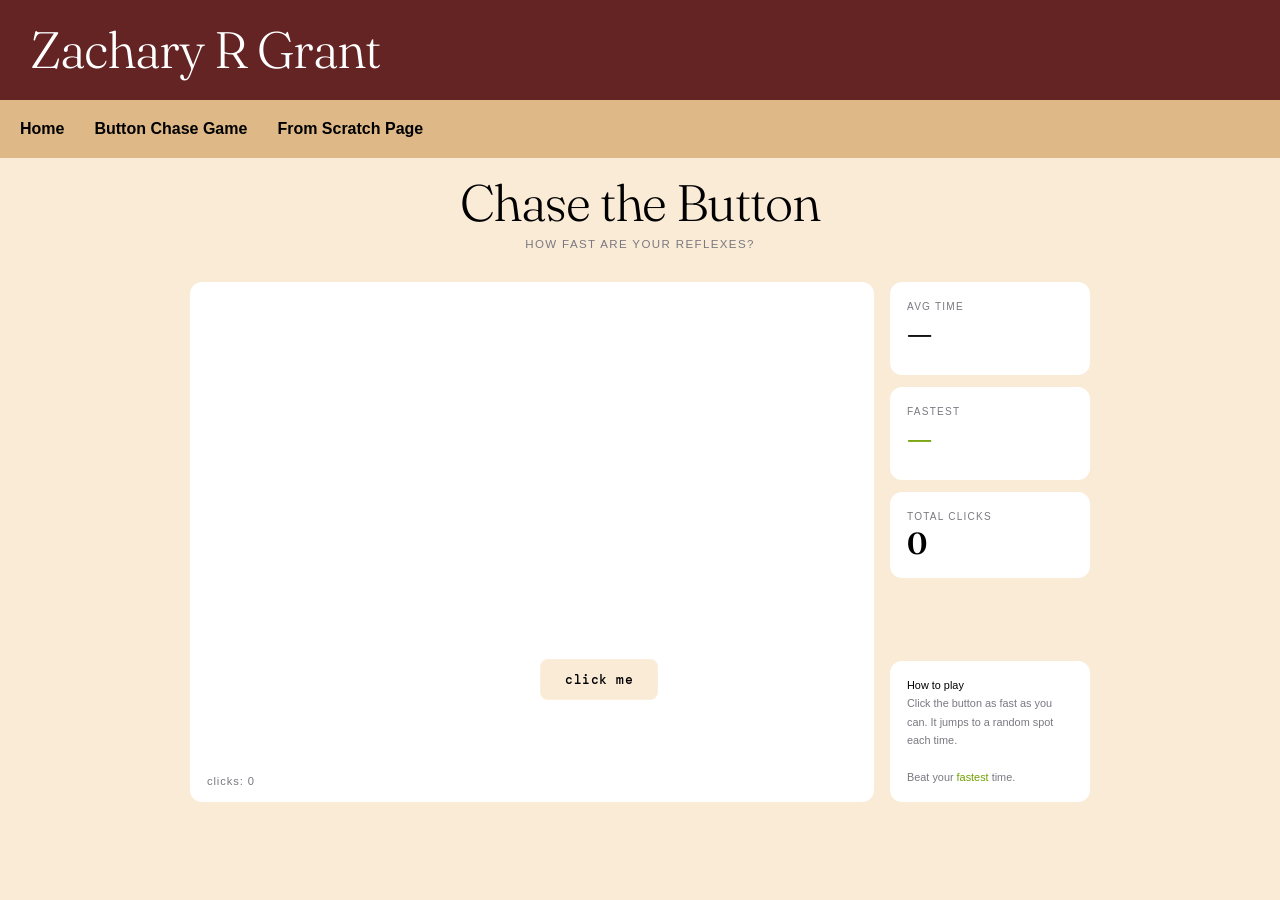
==== button_chase_game.html @ c576c02e "Add files via upload" ====
<!DOCTYPE html>
<html lang="en">
<head>
<meta charset="UTF-8" />
<meta name="viewport" content="width=device-width, initial-scale=1.0" />
<title>Chase the Button</title>
<link href="https://fonts.googleapis.com/css2?family=DM+Mono:wght@400;500&family=Fraunces:ital,opsz,wght@0,9..144,300;0,9..144,600;1,9..144,300&display=swap" rel="stylesheet" />
<style>
  *, *::before, *::after { box-sizing: border-box; margin: 0; padding: 0; }

  :root {
    --bg: #0d0d0f;
    --surface: rgb(255, 255, 255);
    --surface2: rgb(255, 255, 255);
    --border: rgba(255,255,255,0.07);
    --border2: rgba(255,255,255,0.13);
    --accent: #729f00;
    --accent2: #7df9c8;
    --text: #000000;
    --muted: #7a7880;
    --btn-bg: antiquewhite;
    --btn-hover: antiquewhite;
    --radius: 12px;
  }

  body {
    background: var(--bg);
    color: var(--text);
    font-family: 'DM Mono', monospace;
    min-height: 100vh;
    display: flex;
    flex-direction: column;
    align-items: center;
    justify-content: center;
    padding: 2rem;
  }

  h1 {
    font-family: 'Fraunces', serif;
    font-size: clamp(2rem, 5vw, 3.2rem);
    font-weight: 300;
    letter-spacing: -0.02em;
    margin-bottom: 0.25rem;
    color: black;
  }
  h1 em {
    font-style: italic;
    color: var(--accent);
  }

  .subtitle {
    font-size: 0.72rem;
    color: var(--muted);
    letter-spacing: 0.12em;
    text-transform: uppercase;
    margin-bottom: 2rem;
  }

  .layout {
    display: grid;
    grid-template-columns: 1fr 200px;
    gap: 16px;
    width: 100%;
    max-width: 900px;
  }

  #game-wrap {
    position: relative;
    height: 520px;
    border: 1px solid var(--border2);
    border-radius: var(--radius);
    background: var(--surface);
    overflow: hidden;
  }

  /* grid lines atmosphere */
  #game-wrap::before {
    content: '';
    position: absolute;
    inset: 0;
    background-image:
      linear-gradient(var(--border) 1px, transparent 1px),
      linear-gradient(90deg, var(--border) 1px, transparent 1px);
    background-size: 48px 48px;
    pointer-events: none;
  }

  #trail-svg {
    position: absolute;
    inset: 0;
    pointer-events: none;
  }

  /* the button */
  #chase-btn {
    position: absolute;
    padding: 11px 24px;
    font-family: 'DM Mono', monospace;
    font-size: 0.82rem;
    font-weight: 500;
    letter-spacing: 0.04em;
    border: 1px solid var(--border2);
    border-radius: 8px;
    background: var(--btn-bg);
    color: var(--text);
    cursor: pointer;
    white-space: nowrap;
    transition: background 0.12s, border-color 0.12s, transform 0.08s, box-shadow 0.12s;
    box-shadow: 0 0 0 0 rgba(200,240,100,0);
  }
  #chase-btn:hover {
    background: var(--btn-hover);
    border-color: var(--accent);
    box-shadow: 0 0 18px rgba(200,240,100,0.15);
  }
  #chase-btn:active {
    transform: scale(0.94);
  }

  /* click burst */
  .burst {
    position: absolute;
    width: 8px; height: 8px;
    border-radius: 50%;
    background: var(--accent);
    pointer-events: none;
    transform: translate(-50%,-50%) scale(1);
    animation: burst 0.45s ease-out forwards;
  }
  @keyframes burst {
    to { transform: translate(-50%,-50%) scale(5); opacity: 0; }
  }

  #click-counter {
    position: absolute;
    bottom: 14px;
    left: 16px;
    font-size: 0.7rem;
    color: var(--muted);
    letter-spacing: 0.08em;
  }

  /* scoreboard sidebar */
  .sidebar {
    display: flex;
    flex-direction: column;
    gap: 12px;
  }

  .stat-card {
    background: var(--surface2);
    border: 1px solid var(--border);
    border-radius: var(--radius);
    padding: 18px 16px;
    display: flex;
    flex-direction: column;
    gap: 6px;
  }
  .stat-card .label {
    font-size: 0.63rem;
    letter-spacing: 0.12em;
    text-transform: uppercase;
    color: var(--muted);
  }
  .stat-card .val {
    font-family: 'Fraunces', serif;
    font-size: 1.9rem;
    font-weight: 600;
    color: var(--text);
    line-height: 1;
  }
  .stat-card.highlight .val {
    color: var(--accent);
  }
  .stat-card .unit {
    font-size: 0.65rem;
    color: var(--muted);
    margin-top: 2px;
  }

  .how-to {
    background: var(--surface2);
    border: 1px solid var(--border);
    border-radius: var(--radius);
    padding: 14px 16px;
    font-size: 0.68rem;
    line-height: 1.7;
    color: var(--muted);
    margin-top: auto;
  }
  .how-to strong {
    color: var(--text);
    font-weight: 500;
  }

  @media (max-width: 640px) {
    .layout { grid-template-columns: 1fr; }
    #game-wrap { height: 380px; }
    .sidebar { flex-direction: row; flex-wrap: wrap; }
    .stat-card { flex: 1 1 140px; }
    .how-to { display: none; }
  }

  .topBar {
    width: 100%;
    box-sizing: border-box;
    margin: 0;
    padding: 0;
    text-align: left;
    background-color: rgb(100, 36, 36);
    color:white;
    height: 100px;
    line-height: 100px;
    padding-left: 30px;
    font-family: 'Fraunces', serif;
    font-weight: 300 !important;
    font-size: clamp(2rem, 5vw, 3.2rem);
}

.topBar h1 {
    color: white;
    margin: 0;
}

</style>

<!--Import the Stylesheet-->
    <link rel="stylesheet" href="css/fromScratchStyles.css">

</head>
<body>

  <div class="topBar">
        <h1>Zachary R Grant</h1>
    </div>

    <nav class="nav">
        <a href="index.html">Home</a>
        <a href="button_chase_game.html">Button Chase Game</a>
        <a href="fromScratch.html">From Scratch Page</a>
    </nav>
    <br><br><br><br>
<h1>Chase the Button</h1>
<p class="subtitle">How fast are your reflexes?</p>

<div class="layout">
  <div id="game-wrap">
    <svg id="trail-svg" xmlns="http://www.w3.org/2000/svg"></svg>
    <button id="chase-btn">click me</button>
    <span id="click-counter">clicks: 0</span>
  </div>

  <div class="sidebar">
    <div class="stat-card">
      <span class="label">avg time</span>
      <span class="val" id="avg-val">—</span>
      <span class="unit" id="avg-unit"></span>
    </div>
    <div class="stat-card highlight">
      <span class="label">fastest</span>
      <span class="val" id="best-val">—</span>
      <span class="unit" id="best-unit"></span>
    </div>
    <div class="stat-card">
      <span class="label">total clicks</span>
      <span class="val" id="total-val">0</span>
    </div>
    <div class="how-to">
      <strong>How to play</strong><br/>
      Click the button as fast as you can. It jumps to a random spot each time.<br/><br/>
      Beat your <span style="color:var(--accent)">fastest</span> time.
    </div>
  </div>
</div>

<script>
  const btn = document.getElementById('chase-btn');
  const avgEl = document.getElementById('avg-val');
  const avgUnit = document.getElementById('avg-unit');
  const bestEl = document.getElementById('best-val');
  const bestUnit = document.getElementById('best-unit');
  const totalEl = document.getElementById('total-val');
  const clickCounter = document.getElementById('click-counter');
  const wrap = document.getElementById('game-wrap');
  const trailSvg = document.getElementById('trail-svg');

  let lastTime = null;
  let intervals = [];
  let clicks = 0;
  let lastCx = null, lastCy = null;

  const MARGIN = 72;
  const BTN_W = 108;
  const BTN_H = 42;

  function fmtTime(ms) {
    if (ms < 1000) return { val: Math.round(ms), unit: 'ms' };
    return { val: (ms / 1000).toFixed(2), unit: 's' };
  }

  function randomPos() {
    const w = wrap.clientWidth;
    const h = wrap.clientHeight;
    const x = Math.floor(Math.random() * (w - MARGIN * 2 - BTN_W) + MARGIN);
    const y = Math.floor(Math.random() * (h - MARGIN * 2 - BTN_H) + MARGIN);
    return { x, y };
  }

  function drawTrail(x1, y1, x2, y2) {
    const line = document.createElementNS('http://www.w3.org/2000/svg', 'line');
    line.setAttribute('x1', x1); line.setAttribute('y1', y1);
    line.setAttribute('x2', x2); line.setAttribute('y2', y2);
    line.setAttribute('stroke', 'rgba(125,249,200,0.18)');
    line.setAttribute('stroke-width', '1');
    line.setAttribute('stroke-dasharray', '4 4');
    trailSvg.appendChild(line);
    if (trailSvg.children.length > 50) trailSvg.removeChild(trailSvg.firstChild);
  }

  function spawnBurst(cx, cy) {
    const el = document.createElement('div');
    el.className = 'burst';
    el.style.left = cx + 'px';
    el.style.top = cy + 'px';
    wrap.appendChild(el);
    setTimeout(() => el.remove(), 500);
  }

  function moveBtn() {
    const { x, y } = randomPos();
    btn.style.left = x + 'px';
    btn.style.top = y + 'px';
    return { cx: x + BTN_W / 2, cy: y + BTN_H / 2 };
  }

  moveBtn();

  btn.addEventListener('click', (e) => {
    const now = performance.now();
    clicks++;
    clickCounter.textContent = 'clicks: ' + clicks;
    totalEl.textContent = clicks;

    const bRect = btn.getBoundingClientRect();
    const wRect = wrap.getBoundingClientRect();
    const bx = bRect.left - wRect.left + bRect.width / 2;
    const by = bRect.top - wRect.top + bRect.height / 2;
    spawnBurst(bx, by);

    if (lastTime !== null) {
      const gap = now - lastTime;
      intervals.push(gap);
      const avg = intervals.reduce((a, b) => a + b, 0) / intervals.length;
      const best = Math.min(...intervals);
      const avgFmt = fmtTime(avg);
      const bestFmt = fmtTime(best);
      avgEl.textContent = avgFmt.val;
      avgUnit.textContent = avgFmt.unit;
      bestEl.textContent = bestFmt.val;
      bestUnit.textContent = bestFmt.unit;
    }
    lastTime = now;

    const { cx, cy } = moveBtn();
    if (lastCx !== null) drawTrail(lastCx, lastCy, cx, cy);
    lastCx = cx; lastCy = cy;
  });
</script>
</body>
</html>
---- css/fromScratchStyles.css ----
.topBar {
    width: 100%;
    box-sizing: border-box;
    margin: 0;
    padding: 0;
    text-align: left;
    background-color: rgb(100, 36, 36);
    color:white;
    height: 100px;
    line-height: 100px;
    padding-left: 30px;
    font-family: 'Fraunces', serif;
    font-weight: 300 !important;
    font-size: clamp(2rem, 5vw, 3.2rem);
    position: fixed;
    top:0px;
    right:0px;
    left:0px;
    z-index: 2;
}

.topBar h1 {
    color: white;
    margin: 0;
}

body {
    background-color: antiquewhite;
    font-family:'Lucida Sans', 'Lucida Sans Regular', 'Lucida Grande', 'Lucida Sans Unicode', Geneva, Verdana, sans-serif;
    font-size:medium;

    
}

.mainBody {
    margin: 200px;
    margin-right: 200px;
    margin-left: 200px;
    border: 3px solid burlywood;
    padding: 50px;
    padding-top:20px;
}
.header {
    text-align: center;
    font-family: 'Fraunces', serif;
}

.nav {
    width: 100%;
    box-sizing: border-box;
    margin: 0;
    padding: 0;
    text-align: left;
    background-color:burlywood;
    padding:5px;
    overflow:hidden;
    position: fixed;
    top: 100px;
    right:0px;
    left:0px;
    z-index: 1;
}

nav a{
    color:rgb(0, 0, 0);
    padding:15px;
    text-decoration: none;
    font-size: 16px;
    font-weight: bold;
    float:left
}

nav a:hover{
    background-color: chocolate;
    color: whitesmoke;
}

.footer{
    background-color:rgb(100, 36, 36);
    color: white;
    height: 25px;
    line-height: 25px;
    position: fixed;
    bottom:0px;
    right:0px;
    left:0px;
}
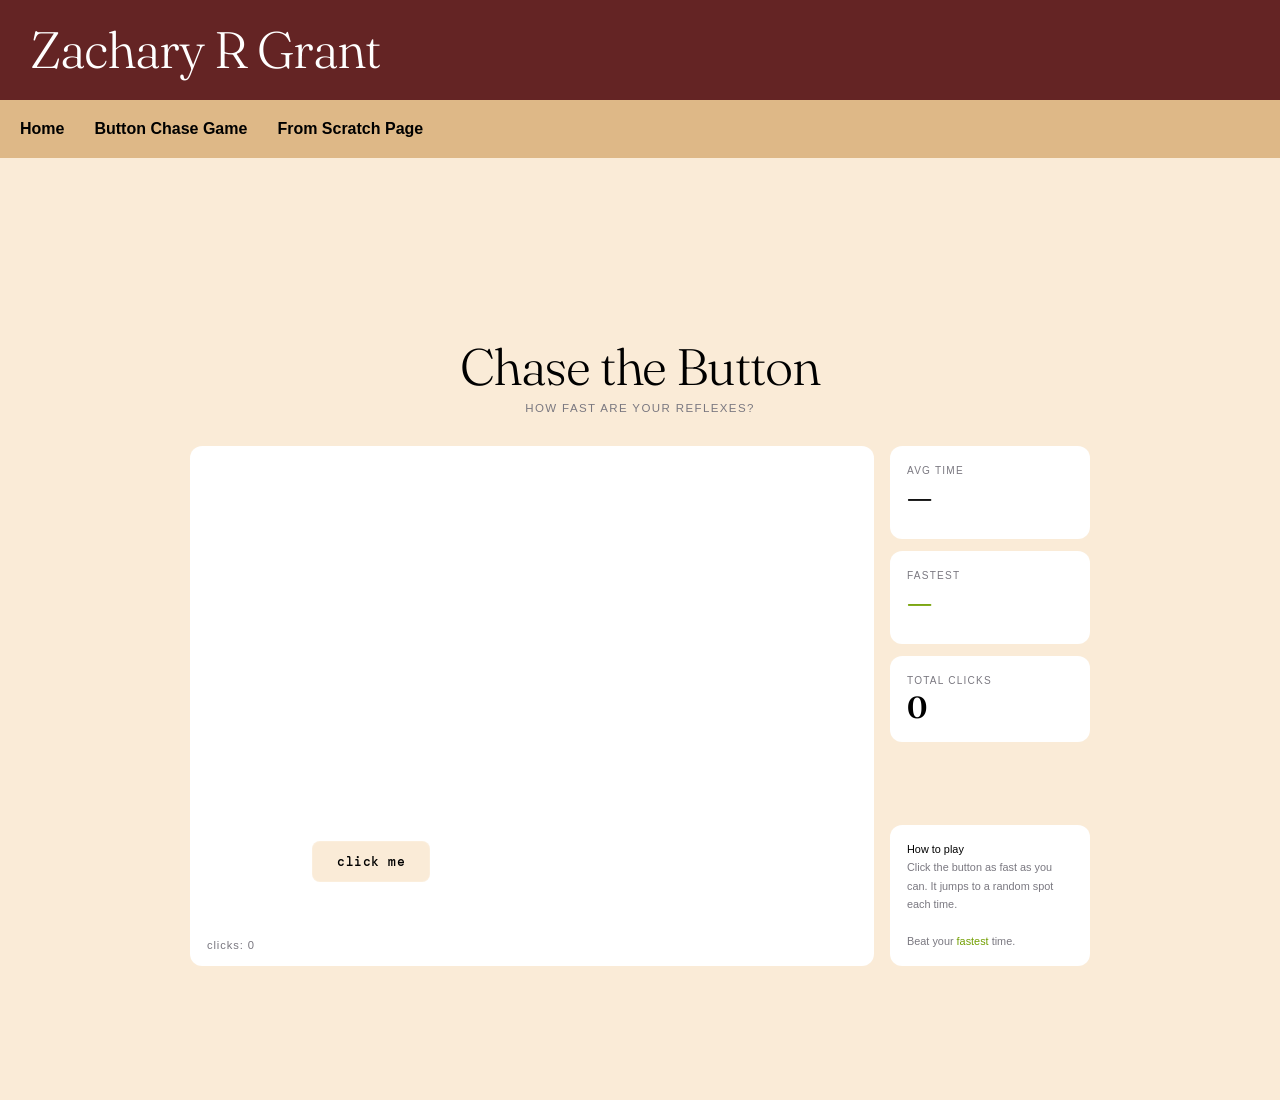
==== commit c788bd64: "Add files via upload" ====
--- a/button_chase_game.html
+++ b/button_chase_game.html
@@ -229,7 +229,7 @@
     <link rel="stylesheet" href="css/fromScratchStyles.css">
 
 </head>
-<body>
+<body style="margin-top: 200px;">
 
   <div class="topBar">
         <h1>Zachary R Grant</h1>
@@ -240,7 +240,7 @@
         <a href="button_chase_game.html">Button Chase Game</a>
         <a href="fromScratch.html">From Scratch Page</a>
     </nav>
-    <br><br><br><br>
+    
 <h1>Chase the Button</h1>
 <p class="subtitle">How fast are your reflexes?</p>
 
--- a/css/fromScratchStyles.css
+++ b/css/fromScratchStyles.css
@@ -1,3 +1,6 @@
+div{
+    text-align:left
+}
 
 .topBar {
     width: 100%;
